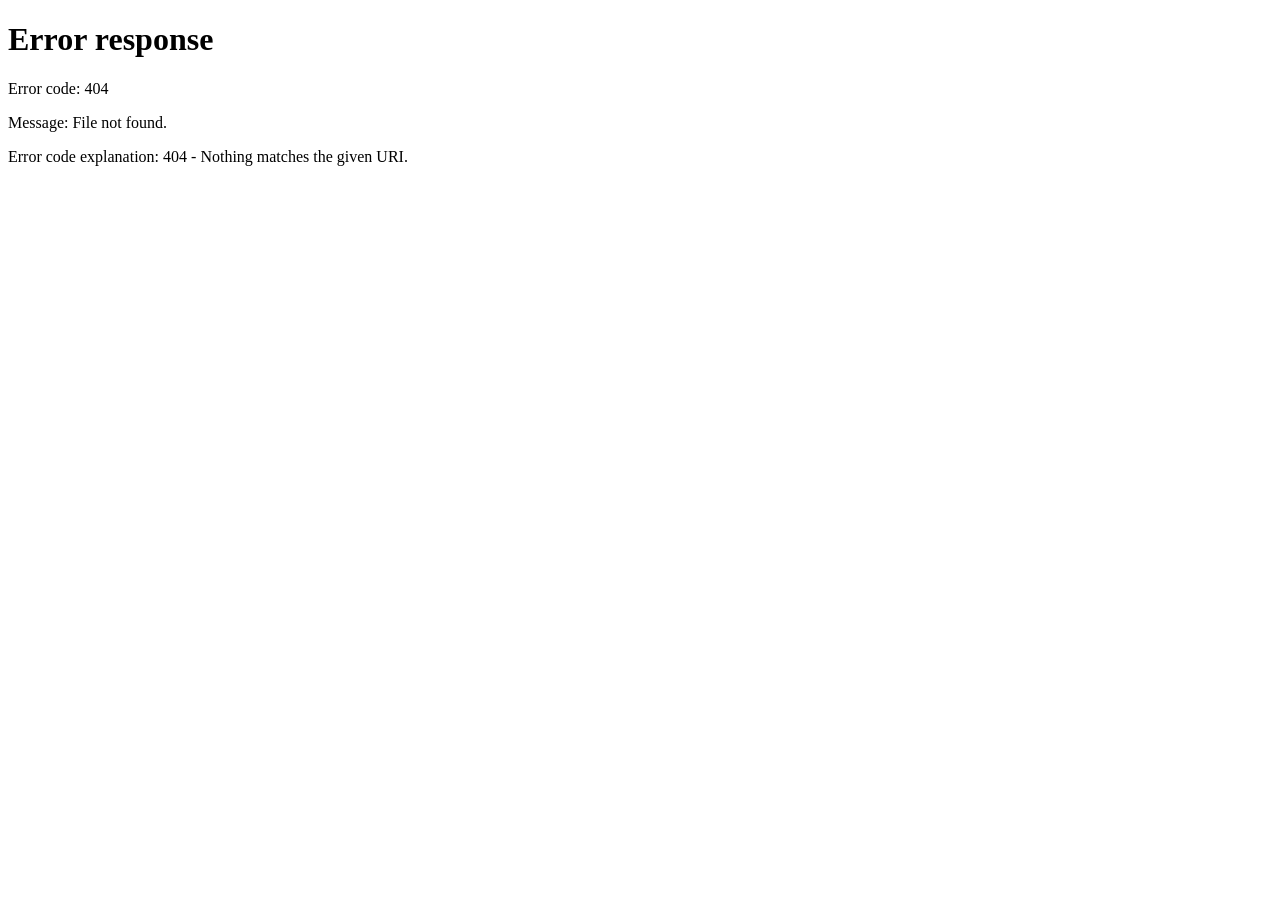
==== index.html @ 0669bf8b "Create index.html for redirecting to Google Sites" ====
<!DOCTYPE html>
<html>
<head>
  <meta charset="UTF-8">
  <meta http-equiv="refresh" content="0; url=https://sites.google.com/view/pomodorotimerprivacy">
  <script>window.location.href = "URL_PUBBLICO_DEL_TUO_GOOGLE_SITES";</script>
  <title>Timer Pomodoro</title>
</head>
<body>
  <p>Reindirizzamento al sito in corso... Se non vieni reindirizzato, <a href="https://sites.google.com/view/pomodorotimerprivacy">clicca qui</a>.</p>
</body>
</html>
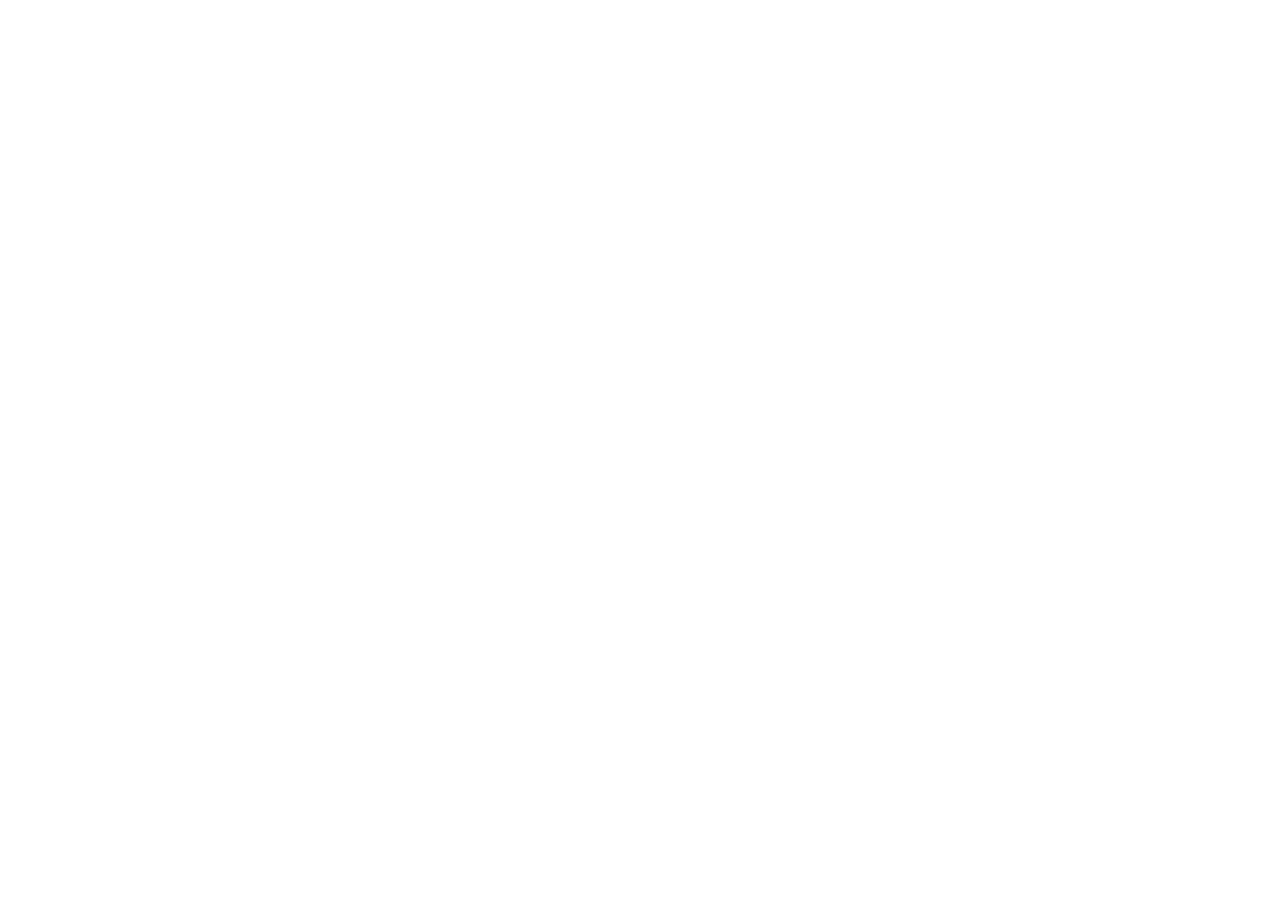
==== commit 89e9908a: "Update redirect URL in index.html" ====
--- a/index.html
+++ b/index.html
@@ -3,7 +3,7 @@
 <head>
   <meta charset="UTF-8">
   <meta http-equiv="refresh" content="0; url=https://sites.google.com/view/pomodorotimerprivacy">
-  <script>window.location.href = "URL_PUBBLICO_DEL_TUO_GOOGLE_SITES";</script>
+  <script>window.location.href = "https://sites.google.com/view/pomodorotimerprivacy";</script>
   <title>Timer Pomodoro</title>
 </head>
 <body>
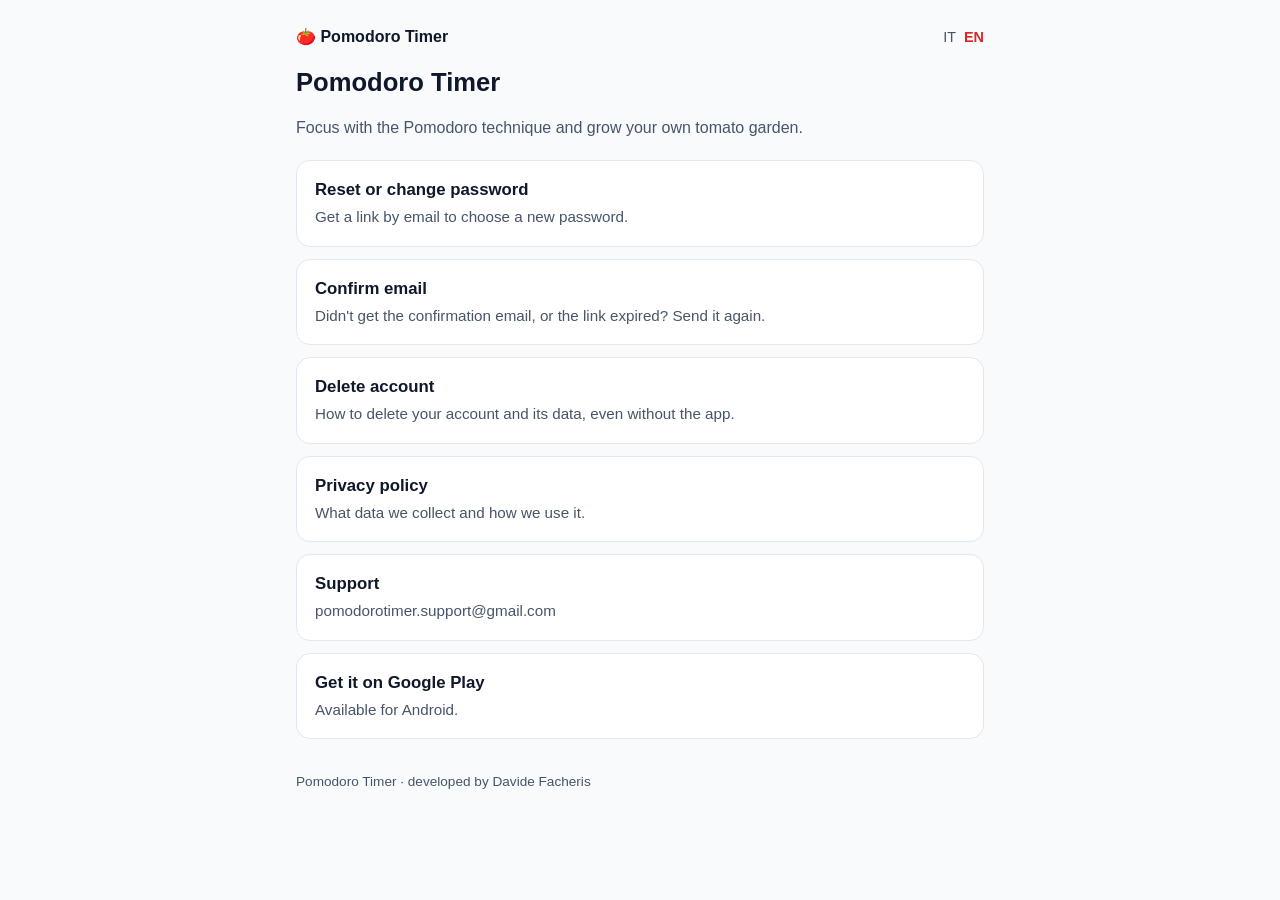
==== commit 2b121c76: "Sito: home, reimposta password, conferma email, eliminazione account" ====
--- a/index.html
+++ b/index.html
@@ -1,12 +1,89 @@
-<!DOCTYPE html>
-<html>
+<!doctype html>
+<html lang="it">
 <head>
-  <meta charset="UTF-8">
-  <meta http-equiv="refresh" content="0; url=https://sites.google.com/view/pomodorotimerprivacy">
-  <script>window.location.href = "https://sites.google.com/view/pomodorotimerprivacy";</script>
-  <title>Timer Pomodoro</title>
+  <meta charset="utf-8">
+  <meta name="viewport" content="width=device-width, initial-scale=1">
+  <title>Pomodoro Timer</title>
+  <meta name="description" content="Pomodoro Timer: concentrati e fai crescere il tuo orto. Assistenza, account e privacy.">
+  <link rel="stylesheet" href="/assets/site.css">
 </head>
 <body>
-  <p>Reindirizzamento al sito in corso... Se non vieni reindirizzato, <a href="https://sites.google.com/view/pomodorotimerprivacy">clicca qui</a>.</p>
+<main>
+  <header class="site">
+    <a class="home" href="/">🍅 Pomodoro Timer</a>
+    <nav class="lang-switch"><a href="?lang=it" data-lang="it">IT</a><a href="?lang=en" data-lang="en">EN</a></nav>
+  </header>
+
+  <h1 data-i18n="title">Pomodoro Timer</h1>
+  <p data-i18n="subtitle">Concentrati con la tecnica del pomodoro e fai crescere il tuo orto di pomodori.</p>
+
+  <div class="options">
+    <a class="option" href="/reset-password/">
+      <strong data-i18n="resetTitle">Reimposta o cambia password</strong>
+      <span data-i18n="resetText">Ricevi via email un link per scegliere una nuova password.</span>
+    </a>
+    <a class="option" href="/auth/confirm/">
+      <strong data-i18n="confirmTitle">Conferma email</strong>
+      <span data-i18n="confirmText">Non hai ricevuto l'email di conferma o il link è scaduto? Inviala di nuovo.</span>
+    </a>
+    <a class="option" href="/delete-account/">
+      <strong data-i18n="deleteTitle">Elimina account</strong>
+      <span data-i18n="deleteText">Come eliminare l'account e i dati associati, anche senza l'app.</span>
+    </a>
+    <a class="option" href="https://sites.google.com/view/pomodorotimerprivacy">
+      <strong data-i18n="privacyTitle">Privacy policy</strong>
+      <span data-i18n="privacyText">Quali dati raccogliamo e come li usiamo.</span>
+    </a>
+    <a class="option" href="mailto:pomodorotimer.support@gmail.com?subject=Pomodoro%20Timer">
+      <strong data-i18n="supportTitle">Assistenza</strong>
+      <span>pomodorotimer.support@gmail.com</span>
+    </a>
+    <a class="option" href="https://play.google.com/store/apps/details?id=com.davidefacheris.pomodoro">
+      <strong data-i18n="playTitle">Scarica su Google Play</strong>
+      <span data-i18n="playText">Disponibile per Android.</span>
+    </a>
+  </div>
+
+  <footer data-i18n="footer">Pomodoro Timer · sviluppata da Davide Facheris</footer>
+</main>
+<script src="/assets/site.js"></script>
+<script>
+  PomodoroSite.translate({
+    it: {
+      pageTitle: 'Pomodoro Timer',
+      title: 'Pomodoro Timer',
+      subtitle: 'Concentrati con la tecnica del pomodoro e fai crescere il tuo orto di pomodori.',
+      resetTitle: 'Reimposta o cambia password',
+      resetText: 'Ricevi via email un link per scegliere una nuova password.',
+      confirmTitle: 'Conferma email',
+      confirmText: "Non hai ricevuto l'email di conferma o il link è scaduto? Inviala di nuovo.",
+      deleteTitle: 'Elimina account',
+      deleteText: "Come eliminare l'account e i dati associati, anche senza l'app.",
+      privacyTitle: 'Privacy policy',
+      privacyText: 'Quali dati raccogliamo e come li usiamo.',
+      supportTitle: 'Assistenza',
+      playTitle: 'Scarica su Google Play',
+      playText: 'Disponibile per Android.',
+      footer: 'Pomodoro Timer · sviluppata da Davide Facheris',
+    },
+    en: {
+      pageTitle: 'Pomodoro Timer',
+      title: 'Pomodoro Timer',
+      subtitle: 'Focus with the Pomodoro technique and grow your own tomato garden.',
+      resetTitle: 'Reset or change password',
+      resetText: 'Get a link by email to choose a new password.',
+      confirmTitle: 'Confirm email',
+      confirmText: "Didn't get the confirmation email, or the link expired? Send it again.",
+      deleteTitle: 'Delete account',
+      deleteText: 'How to delete your account and its data, even without the app.',
+      privacyTitle: 'Privacy policy',
+      privacyText: 'What data we collect and how we use it.',
+      supportTitle: 'Support',
+      playTitle: 'Get it on Google Play',
+      playText: 'Available for Android.',
+      footer: 'Pomodoro Timer · developed by Davide Facheris',
+    },
+  });
+</script>
 </body>
 </html>
--- a/assets/site.css
+++ b/assets/site.css
@@ -0,0 +1,117 @@
+/* Pomodoro Timer website — shared styles (light/dark) */
+:root {
+  --bg: #f8fafc;
+  --card: #ffffff;
+  --text: #0f172a;
+  --muted: #475569;
+  --border: #e2e8f0;
+  --accent: #dc2626;
+  --accent-text: #ffffff;
+  --ok: #059669;
+  --ok-bg: #ecfdf5;
+  --error: #b91c1c;
+  --error-bg: #fef2f2;
+  --input-bg: #f8fafc;
+}
+
+@media (prefers-color-scheme: dark) {
+  :root {
+    --bg: #0f172a;
+    --card: #1e293b;
+    --text: #f1f5f9;
+    --muted: #cbd5e1;
+    --border: #334155;
+    --accent: #f87171;
+    --accent-text: #0f172a;
+    --ok: #34d399;
+    --ok-bg: #064e3b;
+    --error: #fca5a5;
+    --error-bg: #450a0a;
+    --input-bg: #0f172a;
+  }
+}
+
+* { box-sizing: border-box; }
+
+body {
+  margin: 0;
+  background: var(--bg);
+  color: var(--text);
+  font: 16px/1.6 -apple-system, BlinkMacSystemFont, "Segoe UI", Roboto, sans-serif;
+}
+
+main { max-width: 720px; margin: 0 auto; padding: 24px 16px 48px; }
+
+header.site {
+  display: flex;
+  align-items: center;
+  justify-content: space-between;
+  gap: 12px;
+  margin-bottom: 8px;
+}
+header.site a.home { color: var(--text); text-decoration: none; font-weight: 700; }
+.lang-switch a { color: var(--muted); text-decoration: none; margin-left: 8px; font-size: 0.9rem; }
+.lang-switch a[aria-current="true"] { color: var(--accent); font-weight: 700; }
+
+h1 { font-size: 1.6rem; line-height: 1.3; margin: 16px 0 4px; }
+h2 { font-size: 1.15rem; margin: 24px 0 8px; }
+p, li { color: var(--muted); }
+a { color: var(--accent); }
+code { font-size: 0.9em; }
+
+.card {
+  background: var(--card);
+  border: 1px solid var(--border);
+  border-radius: 14px;
+  padding: 20px;
+  margin-top: 20px;
+}
+
+.options { display: grid; gap: 12px; margin-top: 20px; }
+.option {
+  display: block;
+  background: var(--card);
+  border: 1px solid var(--border);
+  border-radius: 14px;
+  padding: 16px 18px;
+  color: var(--text);
+  text-decoration: none;
+}
+.option:hover, .option:focus-visible { border-color: var(--accent); }
+.option strong { display: block; font-size: 1.05rem; }
+.option span { color: var(--muted); font-size: 0.95rem; }
+
+.button {
+  display: inline-block;
+  border: 0;
+  margin: 8px 0;
+  padding: 11px 20px;
+  border-radius: 999px;
+  background: var(--accent);
+  color: var(--accent-text);
+  text-decoration: none;
+  font: inherit;
+  font-weight: 600;
+  cursor: pointer;
+}
+.button[disabled] { opacity: 0.6; cursor: default; }
+.button.secondary { background: transparent; color: var(--accent); border: 1px solid var(--accent); }
+
+label { display: block; font-weight: 600; margin: 12px 0 4px; }
+input[type="email"], input[type="password"] {
+  width: 100%;
+  padding: 11px 12px;
+  border-radius: 10px;
+  border: 1px solid var(--border);
+  background: var(--input-bg);
+  color: var(--text);
+  font: inherit;
+}
+
+.notice { border-radius: 10px; padding: 10px 12px; margin: 12px 0; }
+.notice.ok { background: var(--ok-bg); color: var(--ok); }
+.notice.error { background: var(--error-bg); color: var(--error); }
+
+[hidden] { display: none !important; }
+
+footer { margin-top: 32px; font-size: 0.85rem; color: var(--muted); }
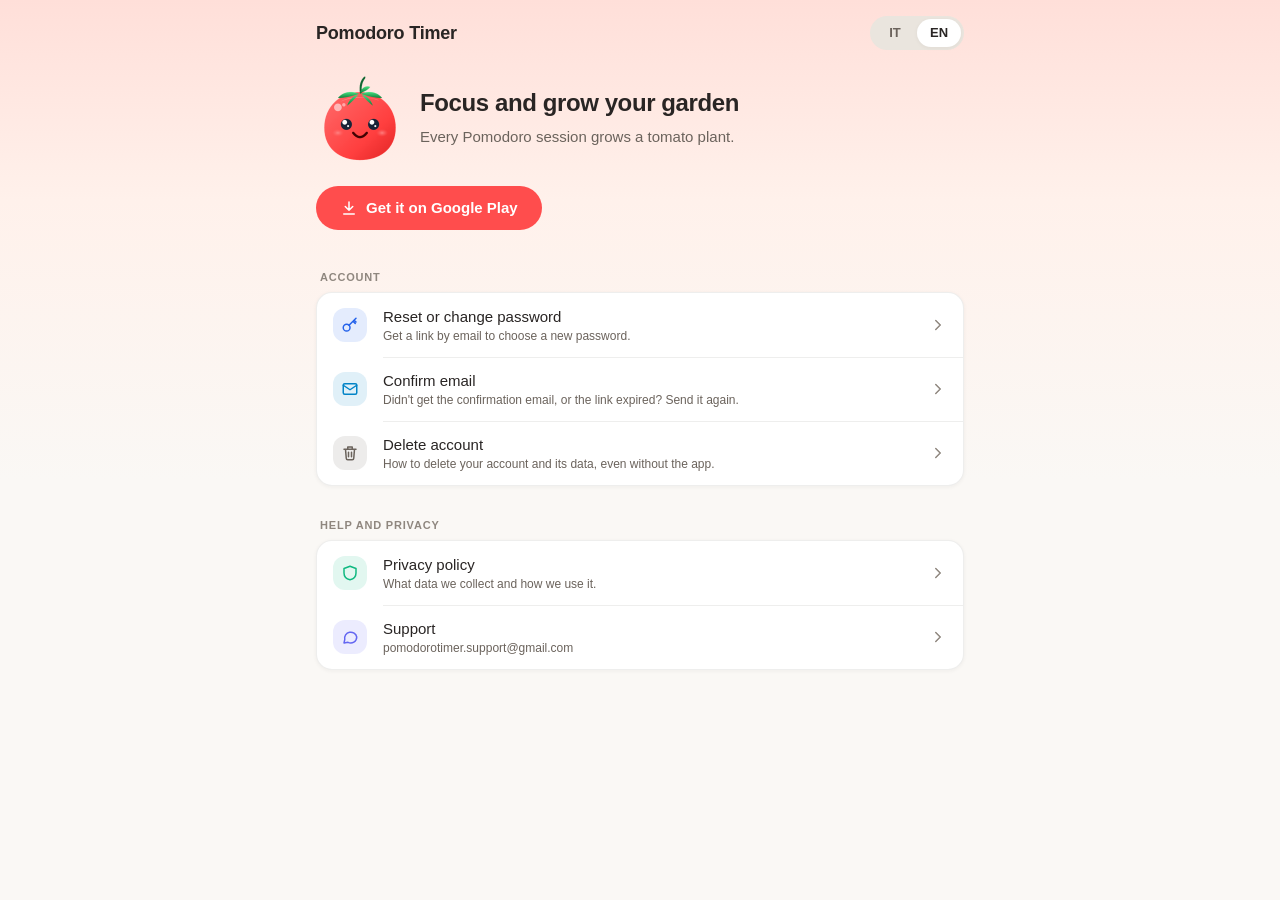
==== commit 5ffbfdbd: "Sito: stile dell'app, una sola lingua per pagina, dati superflui tolti - Colori, forme e animazioni " ====
--- a/index.html
+++ b/index.html
@@ -5,83 +5,104 @@
   <meta name="viewport" content="width=device-width, initial-scale=1">
   <title>Pomodoro Timer</title>
   <meta name="description" content="Pomodoro Timer: concentrati e fai crescere il tuo orto. Assistenza, account e privacy.">
-  <link rel="stylesheet" href="/assets/site.css">
+  <meta name="theme-color" content="#FFDFD9" media="(prefers-color-scheme: light)">
+  <meta name="theme-color" content="#3A1E1C" media="(prefers-color-scheme: dark)">
+  <link rel="icon" type="image/png" href="/assets/favicon.png">
+  <link rel="apple-touch-icon" href="/assets/apple-touch-icon.png">
+  <link rel="stylesheet" href="/assets/site.css?v=2">
 </head>
 <body>
 <main>
   <header class="site">
-    <a class="home" href="/">🍅 Pomodoro Timer</a>
+    <a class="home" href="/">Pomodoro Timer</a>
     <nav class="lang-switch"><a href="?lang=it" data-lang="it">IT</a><a href="?lang=en" data-lang="en">EN</a></nav>
   </header>
 
-  <h1 data-i18n="title">Pomodoro Timer</h1>
-  <p data-i18n="subtitle">Concentrati con la tecnica del pomodoro e fai crescere il tuo orto di pomodori.</p>
+  <section class="hero">
+    <img src="/assets/mascot.png" alt="" width="88" height="88">
+    <div>
+      <h1 data-i18n="title">Concentrati e fai crescere il tuo orto</h1>
+      <p data-i18n="subtitle">Ogni sessione con la tecnica del pomodoro fa crescere una pianta di pomodoro.</p>
+    </div>
+  </section>
+  <a class="button hero-action" href="https://play.google.com/store/apps/details?id=com.davidefacheris.pomodoro">
+    <svg viewBox="0 0 24 24" fill="none" stroke="currentColor" stroke-width="2" stroke-linecap="round" stroke-linejoin="round" aria-hidden="true"><path d="M12 4v11m-5-5 5 5 5-5M5 20h14"/></svg>
+    <span data-i18n="playTitle">Scarica su Google Play</span>
+  </a>
 
-  <div class="options">
-    <a class="option" href="/reset-password/">
-      <strong data-i18n="resetTitle">Reimposta o cambia password</strong>
-      <span data-i18n="resetText">Ricevi via email un link per scegliere una nuova password.</span>
-    </a>
-    <a class="option" href="/auth/confirm/">
-      <strong data-i18n="confirmTitle">Conferma email</strong>
-      <span data-i18n="confirmText">Non hai ricevuto l'email di conferma o il link è scaduto? Inviala di nuovo.</span>
-    </a>
-    <a class="option" href="/delete-account/">
-      <strong data-i18n="deleteTitle">Elimina account</strong>
-      <span data-i18n="deleteText">Come eliminare l'account e i dati associati, anche senza l'app.</span>
-    </a>
-    <a class="option" href="https://sites.google.com/view/pomodorotimerprivacy">
-      <strong data-i18n="privacyTitle">Privacy policy</strong>
-      <span data-i18n="privacyText">Quali dati raccogliamo e come li usiamo.</span>
-    </a>
-    <a class="option" href="mailto:pomodorotimer.support@gmail.com?subject=Pomodoro%20Timer">
-      <strong data-i18n="supportTitle">Assistenza</strong>
-      <span>pomodorotimer.support@gmail.com</span>
-    </a>
-    <a class="option" href="https://play.google.com/store/apps/details?id=com.davidefacheris.pomodoro">
-      <strong data-i18n="playTitle">Scarica su Google Play</strong>
-      <span data-i18n="playText">Disponibile per Android.</span>
-    </a>
+  <div>
+    <div class="overline" data-i18n="sectionAccount">Account</div>
+    <nav class="list">
+      <a class="row" href="/reset-password/">
+        <span class="tile device"><svg viewBox="0 0 24 24" fill="none" stroke="currentColor" stroke-width="2" stroke-linecap="round" stroke-linejoin="round" aria-hidden="true"><circle cx="7.5" cy="15.5" r="4.5"/><path d="M10.7 12.3 20 3m-4 4 3 3m-1.5-4.5L20 8"/></svg></span>
+        <span class="row-text"><strong data-i18n="resetTitle">Reimposta o cambia password</strong><span data-i18n="resetText">Ricevi via email un link per scegliere una nuova password.</span></span>
+        <svg class="chevron" viewBox="0 0 24 24" fill="none" stroke="currentColor" stroke-width="2" stroke-linecap="round" stroke-linejoin="round" aria-hidden="true"><path d="m9 6 6 6-6 6"/></svg>
+      </a>
+      <a class="row" href="/auth/confirm/">
+        <span class="tile timer"><svg viewBox="0 0 24 24" fill="none" stroke="currentColor" stroke-width="2" stroke-linecap="round" stroke-linejoin="round" aria-hidden="true"><rect x="3" y="5" width="18" height="14" rx="2"/><path d="m3 7 9 6 9-6"/></svg></span>
+        <span class="row-text"><strong data-i18n="confirmTitle">Conferma email</strong><span data-i18n="confirmText">Non hai ricevuto l'email di conferma o il link è scaduto? Inviala di nuovo.</span></span>
+        <svg class="chevron" viewBox="0 0 24 24" fill="none" stroke="currentColor" stroke-width="2" stroke-linecap="round" stroke-linejoin="round" aria-hidden="true"><path d="m9 6 6 6-6 6"/></svg>
+      </a>
+      <a class="row" href="/delete-account/">
+        <span class="tile"><svg viewBox="0 0 24 24" fill="none" stroke="currentColor" stroke-width="2" stroke-linecap="round" stroke-linejoin="round" aria-hidden="true"><path d="M4 7h16M10 11v6m4-6v6M6 7l1 12a2 2 0 0 0 2 2h6a2 2 0 0 0 2-2l1-12M9 7V4h6v3"/></svg></span>
+        <span class="row-text"><strong data-i18n="deleteTitle">Elimina account</strong><span data-i18n="deleteText">Come eliminare l'account e i dati associati, anche senza l'app.</span></span>
+        <svg class="chevron" viewBox="0 0 24 24" fill="none" stroke="currentColor" stroke-width="2" stroke-linecap="round" stroke-linejoin="round" aria-hidden="true"><path d="m9 6 6 6-6 6"/></svg>
+      </a>
+    </nav>
   </div>
 
-  <footer data-i18n="footer">Pomodoro Timer · sviluppata da Davide Facheris</footer>
+  <div>
+    <div class="overline" data-i18n="sectionHelp">Aiuto e privacy</div>
+    <nav class="list">
+      <a class="row" href="/privacy/">
+        <span class="tile nature"><svg viewBox="0 0 24 24" fill="none" stroke="currentColor" stroke-width="2" stroke-linecap="round" stroke-linejoin="round" aria-hidden="true"><path d="M12 3 4 6v6c0 5 3.5 8 8 9 4.5-1 8-4 8-9V6z"/></svg></span>
+        <span class="row-text"><strong data-i18n="privacyTitle">Privacy policy</strong><span data-i18n="privacyText">Quali dati raccogliamo e come li usiamo.</span></span>
+        <svg class="chevron" viewBox="0 0 24 24" fill="none" stroke="currentColor" stroke-width="2" stroke-linecap="round" stroke-linejoin="round" aria-hidden="true"><path d="m9 6 6 6-6 6"/></svg>
+      </a>
+      <a class="row" href="mailto:pomodorotimer.support@gmail.com?subject=Pomodoro%20Timer">
+        <span class="tile info"><svg viewBox="0 0 24 24" fill="none" stroke="currentColor" stroke-width="2" stroke-linecap="round" stroke-linejoin="round" aria-hidden="true"><path d="M21 12a8 8 0 0 1-11.6 7.1L4 20l1-4.6A8 8 0 1 1 21 12z"/></svg></span>
+        <span class="row-text"><strong data-i18n="supportTitle">Assistenza</strong><span>pomodorotimer.support@gmail.com</span></span>
+        <svg class="chevron" viewBox="0 0 24 24" fill="none" stroke="currentColor" stroke-width="2" stroke-linecap="round" stroke-linejoin="round" aria-hidden="true"><path d="m9 6 6 6-6 6"/></svg>
+      </a>
+    </nav>
+  </div>
 </main>
-<script src="/assets/site.js"></script>
+<script src="/assets/site.js?v=2"></script>
 <script>
   PomodoroSite.translate({
     it: {
       pageTitle: 'Pomodoro Timer',
-      title: 'Pomodoro Timer',
-      subtitle: 'Concentrati con la tecnica del pomodoro e fai crescere il tuo orto di pomodori.',
+      title: 'Concentrati e fai crescere il tuo orto',
+      subtitle: 'Ogni sessione con la tecnica del pomodoro fa crescere una pianta di pomodoro.',
+      playTitle: 'Scarica su Google Play',
+      sectionAccount: 'Account',
       resetTitle: 'Reimposta o cambia password',
       resetText: 'Ricevi via email un link per scegliere una nuova password.',
       confirmTitle: 'Conferma email',
       confirmText: "Non hai ricevuto l'email di conferma o il link è scaduto? Inviala di nuovo.",
       deleteTitle: 'Elimina account',
       deleteText: "Come eliminare l'account e i dati associati, anche senza l'app.",
+      sectionHelp: 'Aiuto e privacy',
       privacyTitle: 'Privacy policy',
       privacyText: 'Quali dati raccogliamo e come li usiamo.',
       supportTitle: 'Assistenza',
-      playTitle: 'Scarica su Google Play',
-      playText: 'Disponibile per Android.',
-      footer: 'Pomodoro Timer · sviluppata da Davide Facheris',
     },
     en: {
       pageTitle: 'Pomodoro Timer',
-      title: 'Pomodoro Timer',
-      subtitle: 'Focus with the Pomodoro technique and grow your own tomato garden.',
+      title: 'Focus and grow your garden',
+      subtitle: 'Every Pomodoro session grows a tomato plant.',
+      playTitle: 'Get it on Google Play',
+      sectionAccount: 'Account',
       resetTitle: 'Reset or change password',
       resetText: 'Get a link by email to choose a new password.',
       confirmTitle: 'Confirm email',
       confirmText: "Didn't get the confirmation email, or the link expired? Send it again.",
       deleteTitle: 'Delete account',
       deleteText: 'How to delete your account and its data, even without the app.',
+      sectionHelp: 'Help and privacy',
       privacyTitle: 'Privacy policy',
       privacyText: 'What data we collect and how we use it.',
       supportTitle: 'Support',
-      playTitle: 'Get it on Google Play',
-      playText: 'Available for Android.',
-      footer: 'Pomodoro Timer · developed by Davide Facheris',
     },
   });
 </script>
--- a/assets/site.css
+++ b/assets/site.css
@@ -1,117 +1,319 @@
-/* Pomodoro Timer website — shared styles (light/dark) */
+/* Pomodoro Timer website — shared styles (light/dark).
+   The values mirror the app's tokens in src/constants/theme.ts (see DESIGN.md): warm paper, ripe tomato red,
+   emerald for confirmations, the system font in four weights, radii 8/12/16/24, neutral shadows, short motion. */
 :root {
-  --bg: #f8fafc;
-  --card: #ffffff;
-  --text: #0f172a;
-  --muted: #475569;
-  --border: #e2e8f0;
-  --accent: #dc2626;
-  --accent-text: #ffffff;
-  --ok: #059669;
-  --ok-bg: #ecfdf5;
-  --error: #b91c1c;
-  --error-bg: #fef2f2;
-  --input-bg: #f8fafc;
+  color-scheme: light dark;
+
+  --bg: #faf8f5;
+  --surface: #ffffff;
+  --surface-light: #f4f1ec;
+  --surface-active: #eae5de;
+  --border: rgba(41, 37, 36, 0.08);
+  --border-strong: rgba(41, 37, 36, 0.14);
+  --page-top: #ffdfd9;
+  --page-mid: #fff1eb;
+
+  --text: #292524;
+  --text-secondary: #6b635c;
+  --text-muted: #8f877f;
+  --text-on-color: #ffffff;
+
+  --primary: #ff4d4d;
+  --primary-pressed: #e03636;
+  --primary-dim: rgba(255, 77, 77, 0.12);
+  --primary-soft: #fff1f2;
+  --primary-border: #fecdd3;
+  --link: #e03636;
+
+  --emerald: #10b981;
+  --emerald-soft: #ecfdf5;
+  --emerald-border: #a7f3d0;
+
+  /* Section colors of Settings and Shop (SectionColors) */
+  --tint-timer: #0284c7;
+  --tint-device: #2563eb;
+  --tint-info: #6366f1;
+  --tint-neutral: #6b635c;
+
+  --shadow-rgb: 41, 37, 36;
+
+  --radius-sm: 8px;
+  --radius-md: 12px;
+  --radius-lg: 16px;
+  --radius-xl: 24px;
+
+  --fast: 150ms;
+  --base: 220ms;
+  --slow: 320ms;
+  --ease: cubic-bezier(0.2, 0, 0, 1);
 }
 
 @media (prefers-color-scheme: dark) {
   :root {
-    --bg: #0f172a;
-    --card: #1e293b;
-    --text: #f1f5f9;
-    --muted: #cbd5e1;
-    --border: #334155;
-    --accent: #f87171;
-    --accent-text: #0f172a;
-    --ok: #34d399;
-    --ok-bg: #064e3b;
-    --error: #fca5a5;
-    --error-bg: #450a0a;
-    --input-bg: #0f172a;
+    --bg: #171412;
+    --surface: #221e1b;
+    --surface-light: #2b2622;
+    --surface-active: #3a342e;
+    --border: rgba(250, 245, 240, 0.08);
+    --border-strong: rgba(250, 245, 240, 0.16);
+    --page-top: #3a1e1c;
+    --page-mid: #261a19;
+
+    --text: #f5f0eb;
+    --text-secondary: #bdb4ab;
+    --text-muted: #968d85;
+
+    --primary: #ff5a5a;
+    --primary-pressed: #e04343;
+    --primary-dim: rgba(255, 90, 90, 0.16);
+    --primary-soft: #3a1f1f;
+    --primary-border: #5c2a2a;
+    --link: #ff7a7a;
+
+    --emerald-soft: #12302a;
+    --emerald-border: #1e5143;
+
+    --tint-timer: #38bdf8;
+    --tint-device: #60a5fa;
+    --tint-info: #818cf8;
+    --tint-neutral: #bdb4ab;
+
+    --shadow-rgb: 0, 0, 0;
   }
+}
+
+/* Elevation sm / md / lg, as in the app */
+:root {
+  --elev-sm: 0 1px 4px rgba(var(--shadow-rgb), 0.05);
+  --elev-md: 0 4px 12px rgba(var(--shadow-rgb), 0.07);
+  --elev-lg: 0 10px 24px rgba(var(--shadow-rgb), 0.1);
 }
 
 * { box-sizing: border-box; }
 
 body {
   margin: 0;
-  background: var(--bg);
-  color: var(--text);
-  font: 16px/1.6 -apple-system, BlinkMacSystemFont, "Segoe UI", Roboto, sans-serif;
-}
-
-main { max-width: 720px; margin: 0 auto; padding: 24px 16px 48px; }
-
+  min-height: 100vh;
+  /* Soft phase background that fades into the paper, like the app screens */
+  background: linear-gradient(180deg, var(--page-top) 0, var(--page-mid) 200px, var(--bg) 480px) no-repeat, var(--bg);
+  color: var(--text);
+  font: 400 15px/22px -apple-system, BlinkMacSystemFont, "Segoe UI", Roboto, sans-serif;
+  -webkit-font-smoothing: antialiased;
+}
+
+main { max-width: 680px; margin: 0 auto; padding: 16px 16px 64px; }
+
+/* Top bar: app name with the mascot on the left, language segmented control on the right */
 header.site {
   display: flex;
   align-items: center;
   justify-content: space-between;
-  gap: 12px;
-  margin-bottom: 8px;
-}
-header.site a.home { color: var(--text); text-decoration: none; font-weight: 700; }
-.lang-switch a { color: var(--muted); text-decoration: none; margin-left: 8px; font-size: 0.9rem; }
-.lang-switch a[aria-current="true"] { color: var(--accent); font-weight: 700; }
-
-h1 { font-size: 1.6rem; line-height: 1.3; margin: 16px 0 4px; }
-h2 { font-size: 1.15rem; margin: 24px 0 8px; }
-p, li { color: var(--muted); }
-a { color: var(--accent); }
+  gap: 16px;
+  margin-bottom: 24px;
+}
+header.site a.home {
+  display: inline-flex;
+  align-items: center;
+  gap: 8px;
+  color: var(--text);
+  text-decoration: none;
+  font-weight: 700;
+  font-size: 18px;
+  letter-spacing: -0.2px;
+}
+header.site a.home img { width: 36px; height: 36px; }
+
+.lang-switch {
+  display: inline-flex;
+  padding: 3px;
+  border-radius: 999px;
+  background: var(--surface-active);
+}
+.lang-switch a {
+  min-width: 44px;
+  padding: 5px 12px;
+  border-radius: 999px;
+  color: var(--text-secondary);
+  text-decoration: none;
+  text-align: center;
+  font-size: 13px;
+  line-height: 18px;
+  font-weight: 600;
+  transition: background-color var(--base) var(--ease), color var(--base) var(--ease), box-shadow var(--base) var(--ease);
+}
+.lang-switch a[aria-current="true"] { background: var(--surface); color: var(--text); box-shadow: var(--elev-sm); }
+
+/* Type scale: title, heading, body, label, caption, overline */
+h1 { font-size: 24px; line-height: 30px; letter-spacing: -0.4px; font-weight: 700; margin: 0 0 8px; }
+h2 { font-size: 18px; line-height: 24px; letter-spacing: -0.2px; font-weight: 700; margin: 24px 0 8px; }
+.card > h2:first-child { margin-top: 0; }
+p, li { color: var(--text-secondary); }
+p { margin: 8px 0; }
+strong { color: var(--text); font-weight: 600; }
+a { color: var(--link); text-underline-offset: 2px; }
 code { font-size: 0.9em; }
+.overline {
+  margin: 32px 4px 8px;
+  color: var(--text-muted);
+  font-size: 11px;
+  line-height: 14px;
+  font-weight: 600;
+  letter-spacing: 0.8px;
+  text-transform: uppercase;
+}
+
+/* Home hero */
+.hero { display: flex; align-items: center; gap: 16px; margin-bottom: 16px; }
+.hero img { width: 88px; height: 88px; flex: none; }
+.hero p { margin: 0; }
+.hero-action { margin-top: 8px; }
 
 .card {
-  background: var(--card);
+  background: var(--surface);
   border: 1px solid var(--border);
-  border-radius: 14px;
-  padding: 20px;
-  margin-top: 20px;
-}
-
-.options { display: grid; gap: 12px; margin-top: 20px; }
-.option {
-  display: block;
-  background: var(--card);
+  border-radius: var(--radius-lg);
+  box-shadow: var(--elev-sm);
+  padding: 24px;
+  margin-top: 16px;
+}
+
+/* Settings-style list: tinted icon tile, label, description, chevron; thin dividers aligned to the text */
+.list {
+  background: var(--surface);
   border: 1px solid var(--border);
-  border-radius: 14px;
-  padding: 16px 18px;
+  border-radius: var(--radius-lg);
+  box-shadow: var(--elev-sm);
+  overflow: hidden;
+}
+.row {
+  position: relative;
+  display: flex;
+  align-items: center;
+  gap: 16px;
+  padding: 12px 16px;
+  min-height: 64px;
   color: var(--text);
   text-decoration: none;
-}
-.option:hover, .option:focus-visible { border-color: var(--accent); }
-.option strong { display: block; font-size: 1.05rem; }
-.option span { color: var(--muted); font-size: 0.95rem; }
-
+  transition: background-color var(--fast) var(--ease);
+}
+.row + .row::before {
+  content: "";
+  position: absolute;
+  top: 0;
+  left: 66px;
+  right: 0;
+  border-top: 1px solid var(--border);
+}
+.row:hover { background: var(--surface-light); }
+.row:active { background: var(--surface-active); }
+.row-text { flex: 1; min-width: 0; }
+.row-text strong { display: block; font-weight: 500; }
+.row-text span { display: block; color: var(--text-secondary); font-size: 12px; line-height: 16px; overflow-wrap: anywhere; }
+.row .chevron { flex: none; width: 18px; height: 18px; color: var(--text-muted); }
+
+.tile {
+  --tint: var(--tint-neutral);
+  flex: none;
+  display: grid;
+  place-items: center;
+  width: 34px;
+  height: 34px;
+  border-radius: var(--radius-md);
+  color: var(--tint);
+  background: color-mix(in srgb, var(--tint) 12%, transparent);
+}
+.tile svg { width: 18px; height: 18px; }
+.tile.timer { --tint: var(--tint-timer); }
+.tile.device { --tint: var(--tint-device); }
+.tile.info { --tint: var(--tint-info); }
+.tile.nature { --tint: var(--emerald); }
+
+/* Pill buttons: primary (one per view) and secondary */
 .button {
-  display: inline-block;
+  display: inline-flex;
+  align-items: center;
+  justify-content: center;
+  gap: 8px;
+  min-height: 44px;
   border: 0;
   margin: 8px 0;
-  padding: 11px 20px;
+  padding: 0 24px;
   border-radius: 999px;
-  background: var(--accent);
-  color: var(--accent-text);
+  background: var(--primary);
+  color: var(--text-on-color);
   text-decoration: none;
   font: inherit;
   font-weight: 600;
   cursor: pointer;
-}
-.button[disabled] { opacity: 0.6; cursor: default; }
-.button.secondary { background: transparent; color: var(--accent); border: 1px solid var(--accent); }
-
-label { display: block; font-weight: 600; margin: 12px 0 4px; }
+  -webkit-tap-highlight-color: transparent;
+  transition: background-color var(--fast) var(--ease), transform var(--fast) var(--ease), opacity var(--fast) var(--ease);
+}
+.button svg { width: 18px; height: 18px; }
+.button:hover { background: var(--primary-pressed); }
+.button:active { transform: scale(0.97); opacity: 0.88; }
+.button[disabled] { opacity: 0.6; cursor: default; transform: none; }
+.button.secondary { background: var(--surface); color: var(--text); border: 1px solid var(--border-strong); }
+.button.secondary:hover { background: var(--surface-light); }
+
+:focus-visible { outline: 2px solid var(--primary); outline-offset: 2px; }
+.row:focus-visible { outline-offset: -2px; }
+
+label { display: block; font-size: 13px; line-height: 18px; font-weight: 500; color: var(--text); margin: 16px 0 4px; }
 input[type="email"], input[type="password"] {
   width: 100%;
-  padding: 11px 12px;
-  border-radius: 10px;
-  border: 1px solid var(--border);
-  background: var(--input-bg);
+  min-height: 44px;
+  padding: 10px 12px;
+  border-radius: var(--radius-md);
+  border: 1px solid var(--border-strong);
+  background: var(--surface-light);
   color: var(--text);
   font: inherit;
-}
-
-.notice { border-radius: 10px; padding: 10px 12px; margin: 12px 0; }
-.notice.ok { background: var(--ok-bg); color: var(--ok); }
-.notice.error { background: var(--error-bg); color: var(--error); }
+  transition: border-color var(--fast) var(--ease), box-shadow var(--fast) var(--ease);
+}
+input[type="email"]:focus, input[type="password"]:focus {
+  outline: none;
+  border-color: var(--primary);
+  box-shadow: 0 0 0 3px var(--primary-dim);
+}
+form .button { margin-top: 16px; }
+
+.notice {
+  border-radius: var(--radius-md);
+  border: 1px solid;
+  padding: 12px 16px;
+  margin: 12px 0;
+  color: var(--text);
+}
+.notice.ok { background: var(--emerald-soft); border-color: var(--emerald-border); }
+.notice.error { background: var(--primary-soft); border-color: var(--primary-border); }
 
 [hidden] { display: none !important; }
 
-footer { margin-top: 32px; font-size: 0.85rem; color: var(--muted); }
+/* Tables (privacy policy): scroll sideways on narrow screens instead of widening the page */
+.table-wrap { overflow-x: auto; margin: 12px 0; border: 1px solid var(--border); border-radius: var(--radius-md); }
+table { border-collapse: collapse; width: 100%; min-width: 560px; font-size: 13px; line-height: 18px; }
+th, td { padding: 8px 12px; text-align: left; vertical-align: top; }
+th { color: var(--text); font-weight: 600; background: var(--surface-light); }
+td { color: var(--text-secondary); border-top: 1px solid var(--border); }
+
+/* Motion: content fades in with a small upward offset, no bounce (also when a state section appears) */
+@keyframes rise {
+  from { opacity: 0; transform: translateY(8px); }
+  to { opacity: 1; transform: none; }
+}
+main > * { animation: rise var(--slow) var(--ease) both; }
+main > :nth-child(2) { animation-delay: 40ms; }
+main > :nth-child(3) { animation-delay: 80ms; }
+main > :nth-child(4) { animation-delay: 120ms; }
+main > :nth-child(5) { animation-delay: 160ms; }
+main > :nth-child(n + 6) { animation-delay: 200ms; }
+
+@media (prefers-reduced-motion: reduce), print {
+  *, *::before, *::after { animation: none !important; transition: none !important; }
+  .button:active { transform: none; }
+}
+
+@media (max-width: 420px) {
+  .hero img { width: 64px; height: 64px; }
+  .card { padding: 16px; }
+}
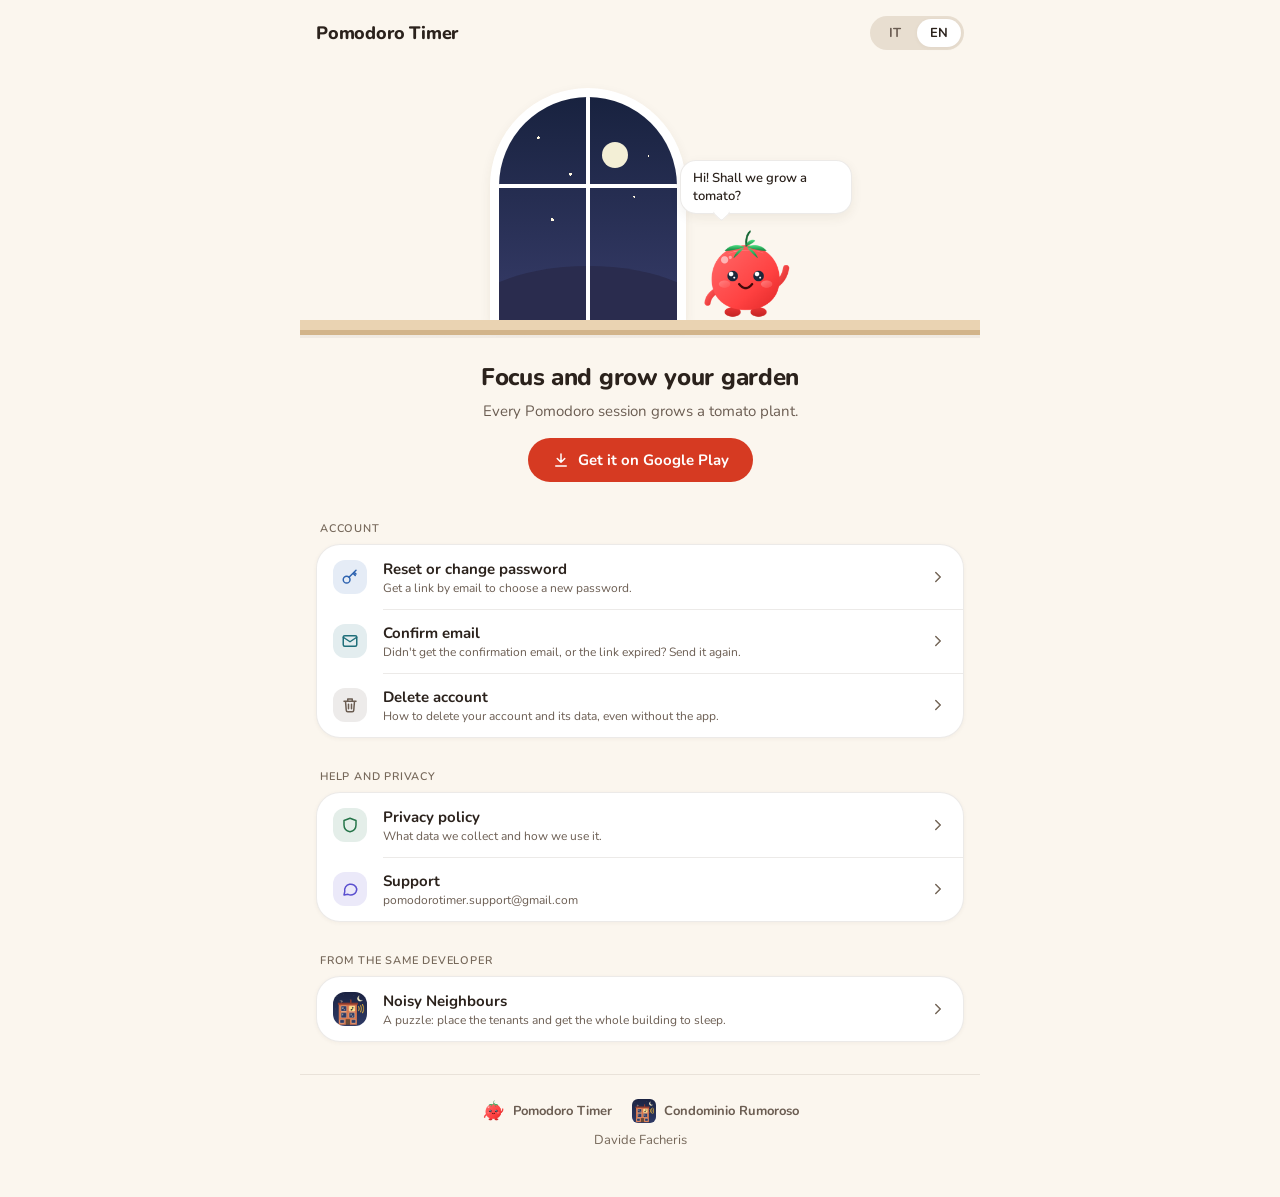
==== commit 91c70543: "Sito 3.0 "Davanzale" e sezione di Condominio Rumoroso Grafica della 3.0 di Pomodoro Timer (Nunito se" ====
--- a/index.html
+++ b/index.html
@@ -5,30 +5,38 @@
   <meta name="viewport" content="width=device-width, initial-scale=1">
   <title>Pomodoro Timer</title>
   <meta name="description" content="Pomodoro Timer: concentrati e fai crescere il tuo orto. Assistenza, account e privacy.">
-  <meta name="theme-color" content="#FFDFD9" media="(prefers-color-scheme: light)">
-  <meta name="theme-color" content="#3A1E1C" media="(prefers-color-scheme: dark)">
+  <meta name="theme-color" content="#FBF6EE" media="(prefers-color-scheme: light)">
+  <meta name="theme-color" content="#17120F" media="(prefers-color-scheme: dark)">
   <link rel="icon" type="image/png" href="/assets/favicon.png">
   <link rel="apple-touch-icon" href="/assets/apple-touch-icon.png">
-  <link rel="stylesheet" href="/assets/site.css?v=2">
+  <link rel="preload" href="/assets/fonts/Nunito_800ExtraBold.ttf" as="font" type="font/ttf" crossorigin>
+  <link rel="stylesheet" href="/assets/site.css?v=4">
 </head>
-<body>
+<body class="home-page">
 <main>
   <header class="site">
     <a class="home" href="/">Pomodoro Timer</a>
     <nav class="lang-switch"><a href="?lang=it" data-lang="it">IT</a><a href="?lang=en" data-lang="en">EN</a></nav>
   </header>
 
-  <section class="hero">
-    <img src="/assets/mascot.png" alt="" width="88" height="88">
-    <div>
-      <h1 data-i18n="title">Concentrati e fai crescere il tuo orto</h1>
-      <p data-i18n="subtitle">Ogni sessione con la tecnica del pomodoro fa crescere una pianta di pomodoro.</p>
+  <!-- The windowsill of the app: the arched window follows the time of day, Pomodorino stands on the shelf -->
+  <section class="sill" data-daylight aria-hidden="true">
+    <div class="window">
+      <div class="sky"><span class="stars"></span><span class="sun"></span><span class="hill"></span><span class="bar v"></span><span class="bar h"></span></div>
     </div>
+    <div class="bubble" data-i18n="greeting">Ciao! Facciamo crescere un pomodoro?</div>
+    <img class="mascot" src="/assets/mascot.png" alt="" width="104" height="104">
+    <div class="shelf"></div>
   </section>
-  <a class="button hero-action" href="https://play.google.com/store/apps/details?id=com.davidefacheris.pomodoro">
-    <svg viewBox="0 0 24 24" fill="none" stroke="currentColor" stroke-width="2" stroke-linecap="round" stroke-linejoin="round" aria-hidden="true"><path d="M12 4v11m-5-5 5 5 5-5M5 20h14"/></svg>
-    <span data-i18n="playTitle">Scarica su Google Play</span>
-  </a>
+
+  <section class="intro">
+    <h1 data-i18n="title">Concentrati e fai crescere il tuo orto</h1>
+    <p data-i18n="subtitle">Ogni sessione con la tecnica del pomodoro fa crescere una pianta di pomodoro.</p>
+    <a class="button" href="https://play.google.com/store/apps/details?id=com.davidefacheris.pomodoro">
+      <svg viewBox="0 0 24 24" fill="none" stroke="currentColor" stroke-width="2" stroke-linecap="round" stroke-linejoin="round" aria-hidden="true"><path d="M12 4v11m-5-5 5 5 5-5M5 20h14"/></svg>
+      <span data-i18n="playTitle">Scarica su Google Play</span>
+    </a>
+  </section>
 
   <div>
     <div class="overline" data-i18n="sectionAccount">Account</div>
@@ -66,12 +74,29 @@
       </a>
     </nav>
   </div>
+
+  <div>
+    <div class="overline" data-i18n="sectionApps">Dallo stesso sviluppatore</div>
+    <nav class="list">
+      <a class="row" href="/condominio/">
+        <img class="app-icon" src="/condominio/assets/icon.png" alt="" width="34" height="34">
+        <span class="row-text"><strong data-i18n="condoTitle">Condominio Rumoroso</strong><span data-i18n="condoText">Un rompicapo: sistema gli inquilini e fai dormire tutto il palazzo.</span></span>
+        <svg class="chevron" viewBox="0 0 24 24" fill="none" stroke="currentColor" stroke-width="2" stroke-linecap="round" stroke-linejoin="round" aria-hidden="true"><path d="m9 6 6 6-6 6"/></svg>
+      </a>
+    </nav>
+  </div>
 </main>
-<script src="/assets/site.js?v=2"></script>
+<footer class="apps">
+  <a href="/"><img src="/assets/mascot.png" alt="" width="24" height="24">Pomodoro Timer</a>
+  <a href="/condominio/"><img src="/condominio/assets/icon.png" alt="" width="24" height="24">Condominio Rumoroso</a>
+  <span class="by">Davide Facheris</span>
+</footer>
+<script src="/assets/site.js?v=3"></script>
 <script>
   PomodoroSite.translate({
     it: {
       pageTitle: 'Pomodoro Timer',
+      greeting: 'Ciao! Facciamo crescere un pomodoro?',
       title: 'Concentrati e fai crescere il tuo orto',
       subtitle: 'Ogni sessione con la tecnica del pomodoro fa crescere una pianta di pomodoro.',
       playTitle: 'Scarica su Google Play',
@@ -86,9 +111,13 @@
       privacyTitle: 'Privacy policy',
       privacyText: 'Quali dati raccogliamo e come li usiamo.',
       supportTitle: 'Assistenza',
+      sectionApps: 'Dallo stesso sviluppatore',
+      condoTitle: 'Condominio Rumoroso',
+      condoText: 'Un rompicapo: sistema gli inquilini e fai dormire tutto il palazzo.',
     },
     en: {
       pageTitle: 'Pomodoro Timer',
+      greeting: 'Hi! Shall we grow a tomato?',
       title: 'Focus and grow your garden',
       subtitle: 'Every Pomodoro session grows a tomato plant.',
       playTitle: 'Get it on Google Play',
@@ -103,6 +132,9 @@
       privacyTitle: 'Privacy policy',
       privacyText: 'What data we collect and how we use it.',
       supportTitle: 'Support',
+      sectionApps: 'From the same developer',
+      condoTitle: 'Noisy Neighbours',
+      condoText: 'A puzzle: place the tenants and get the whole building to sleep.',
     },
   });
 </script>
--- a/assets/site.css
+++ b/assets/site.css
@@ -1,41 +1,70 @@
-/* Pomodoro Timer website — shared styles (light/dark).
+/* Pomodoro Timer website — shared styles (light/dark), version 3.0 "Davanzale".
    The values mirror the app's tokens in src/constants/theme.ts (see DESIGN.md): warm paper, ripe tomato red,
-   emerald for confirmations, the system font in four weights, radii 8/12/16/24, neutral shadows, short motion. */
+   leaf green, Nunito in four weights, radii 8/12/16/24, warm shadows, short motion. As in the app, the
+   home stands on a windowsill: an arched window whose sky follows the time of day, a wooden shelf and
+   Pomodorino with a speech bubble. Nunito is served from this site (SIL Open Font License): no font
+   request goes to third parties. */
+@font-face { font-family: Nunito; font-weight: 400; font-display: swap; src: url(/assets/fonts/Nunito_400Regular.ttf) format("truetype"); }
+@font-face { font-family: Nunito; font-weight: 600; font-display: swap; src: url(/assets/fonts/Nunito_600SemiBold.ttf) format("truetype"); }
+@font-face { font-family: Nunito; font-weight: 700; font-display: swap; src: url(/assets/fonts/Nunito_700Bold.ttf) format("truetype"); }
+@font-face { font-family: Nunito; font-weight: 800; font-display: swap; src: url(/assets/fonts/Nunito_800ExtraBold.ttf) format("truetype"); }
+
 :root {
   color-scheme: light dark;
 
-  --bg: #faf8f5;
+  --bg: #fbf6ee;
   --surface: #ffffff;
-  --surface-light: #f4f1ec;
-  --surface-active: #eae5de;
-  --border: rgba(41, 37, 36, 0.08);
-  --border-strong: rgba(41, 37, 36, 0.14);
-  --page-top: #ffdfd9;
-  --page-mid: #fff1eb;
-
-  --text: #292524;
-  --text-secondary: #6b635c;
-  --text-muted: #8f877f;
+  --surface-light: #f3ece1;
+  --surface-active: #e8ded0;
+  --border: rgba(74, 52, 32, 0.10);
+  --border-strong: rgba(74, 52, 32, 0.18);
+
+  /* The wooden shelf and the window (WindowScenes, Colors.windowFrame) */
+  --shelf-top: #ead3b2;
+  --shelf-front: #d2b48a;
+  --shelf-shade: rgba(74, 52, 32, 0.06);
+  --window-frame: #ffffff;
+
+  /* The window's sky: the focus scene by day, then SkyMoments at dawn, dusk and night */
+  --sky-day: #ffd9c4, #fff4e4;
+  --hill-day: #f8cdb6;
+  --sun-day: #ffe7a8;
+  --sky-dawn: #f4b7a6, #ffe6c9;
+  --hill-dawn: #e9b29d;
+  --sun-dawn: #ffc978;
+  --sky-dusk: #e8877a, #ffc79c;
+  --hill-dusk: #c77f73;
+  --sun-dusk: #ff9f5a;
+  --sky-night: #18223f, #373c69;
+  --hill-night: #2a2c4e;
+  --moon: #f3efd6;
+  --star: #fff8e1;
+
+  --text: #2b221c;
+  --text-secondary: #6b5d52;
+  --text-muted: #756759;
   --text-on-color: #ffffff;
 
-  --primary: #ff4d4d;
-  --primary-pressed: #e03636;
-  --primary-dim: rgba(255, 77, 77, 0.12);
-  --primary-soft: #fff1f2;
-  --primary-border: #fecdd3;
-  --link: #e03636;
-
-  --emerald: #10b981;
-  --emerald-soft: #ecfdf5;
-  --emerald-border: #a7f3d0;
+  --primary: #d63a22;
+  --primary-pressed: #b8321c;
+  --primary-text: #b8321c;
+  --primary-dim: rgba(214, 58, 34, 0.12);
+  --primary-soft: #fdece7;
+  --primary-border: #f6c9bd;
+  --link: #b8321c;
+
+  --emerald: #26754a;
+  --emerald-soft: #e7f4ea;
+  --emerald-border: #bfddc8;
 
   /* Section colors of Settings and Shop (SectionColors) */
-  --tint-timer: #0284c7;
-  --tint-device: #2563eb;
-  --tint-info: #6366f1;
-  --tint-neutral: #6b635c;
-
-  --shadow-rgb: 41, 37, 36;
+  --tint-timer: #1f6f7a;
+  --tint-device: #2f64b0;
+  --tint-info: #5a4fcf;
+  --tint-sound: #6e45c9;
+  --tint-neutral: #6b5d52;
+
+  --shadow-rgb: 74, 52, 32;
 
   --radius-sm: 8px;
   --radius-md: 12px;
@@ -50,33 +79,50 @@
 
 @media (prefers-color-scheme: dark) {
   :root {
-    --bg: #171412;
-    --surface: #221e1b;
-    --surface-light: #2b2622;
-    --surface-active: #3a342e;
-    --border: rgba(250, 245, 240, 0.08);
-    --border-strong: rgba(250, 245, 240, 0.16);
-    --page-top: #3a1e1c;
-    --page-mid: #261a19;
-
-    --text: #f5f0eb;
-    --text-secondary: #bdb4ab;
-    --text-muted: #968d85;
-
-    --primary: #ff5a5a;
-    --primary-pressed: #e04343;
-    --primary-dim: rgba(255, 90, 90, 0.16);
-    --primary-soft: #3a1f1f;
-    --primary-border: #5c2a2a;
-    --link: #ff7a7a;
-
-    --emerald-soft: #12302a;
-    --emerald-border: #1e5143;
-
-    --tint-timer: #38bdf8;
-    --tint-device: #60a5fa;
-    --tint-info: #818cf8;
-    --tint-neutral: #bdb4ab;
+    --bg: #17120f;
+    --surface: #221b17;
+    --surface-light: #2b231e;
+    --surface-active: #3a3029;
+    --border: rgba(255, 240, 225, 0.10);
+    --border-strong: rgba(255, 240, 225, 0.18);
+
+    --shelf-top: #5a4636;
+    --shelf-front: #46362a;
+    --shelf-shade: rgba(0, 0, 0, 0.25);
+    --window-frame: #4a3b30;
+
+    --sky-day: #4a251c, #2a1b16;
+    --hill-day: #5c2e22;
+    --sun-day: #c98f2c;
+    --sky-dawn: #5a3330, #3a2723;
+    --hill-dawn: #6b3e35;
+    --sun-dawn: #e0a456;
+    --sky-dusk: #5e2e2c, #3e2420;
+    --hill-dusk: #5a2e29;
+    --sun-dusk: #e07f45;
+    --sky-night: #0f1630, #22264a;
+    --hill-night: #1d1f3a;
+    --moon: #e6e1c4;
+
+    --text: #f6efe8;
+    --text-secondary: #c9bcb0;
+    --text-muted: #a39589;
+
+    --primary-text: #ff8b73;
+    --primary-dim: rgba(255, 106, 80, 0.16);
+    --primary-soft: #3a1c16;
+    --primary-border: #5e2a20;
+    --link: #ff8b73;
+
+    --emerald: #5cbd83;
+    --emerald-soft: #173326;
+    --emerald-border: #24503a;
+
+    --tint-timer: #5ec4d0;
+    --tint-device: #7faeef;
+    --tint-info: #a9a3f6;
+    --tint-sound: #b79cf2;
+    --tint-neutral: #c9bcb0;
 
     --shadow-rgb: 0, 0, 0;
   }
@@ -94,30 +140,43 @@
 body {
   margin: 0;
   min-height: 100vh;
-  /* Soft phase background that fades into the paper, like the app screens */
-  background: linear-gradient(180deg, var(--page-top) 0, var(--page-mid) 200px, var(--bg) 480px) no-repeat, var(--bg);
+  background: var(--bg);
   color: var(--text);
-  font: 400 15px/22px -apple-system, BlinkMacSystemFont, "Segoe UI", Roboto, sans-serif;
+  font: 400 15px/22px Nunito, -apple-system, BlinkMacSystemFont, "Segoe UI", Roboto, sans-serif;
   -webkit-font-smoothing: antialiased;
 }
 
-main { max-width: 680px; margin: 0 auto; padding: 16px 16px 64px; }
-
-/* Top bar: app name with the mascot on the left, language segmented control on the right */
+main { max-width: 680px; margin: 0 auto; padding: 16px 16px 32px; }
+
+/* Top bar: app name with Pomodorino on the left, language switch on the right */
 header.site {
+  position: relative;
   display: flex;
   align-items: center;
   justify-content: space-between;
   gap: 16px;
-  margin-bottom: 24px;
-}
+  padding-bottom: 12px;
+  margin-bottom: 36px;
+}
+/* On the inner pages the header stands on the shelf; the home has the whole windowsill instead */
+header.site::after {
+  content: "";
+  position: absolute;
+  left: -16px;
+  right: -16px;
+  bottom: -14px;
+  height: 14px;
+  background: linear-gradient(180deg, var(--shelf-top) 0 8px, var(--shelf-front) 8px 12px, var(--shelf-shade) 12px 14px);
+}
+.home-page header.site { margin-bottom: 8px; }
+.home-page header.site::after { display: none; }
 header.site a.home {
   display: inline-flex;
   align-items: center;
   gap: 8px;
   color: var(--text);
   text-decoration: none;
-  font-weight: 700;
+  font-weight: 800;
   font-size: 18px;
   letter-spacing: -0.2px;
 }
@@ -138,18 +197,18 @@
   text-align: center;
   font-size: 13px;
   line-height: 18px;
-  font-weight: 600;
+  font-weight: 700;
   transition: background-color var(--base) var(--ease), color var(--base) var(--ease), box-shadow var(--base) var(--ease);
 }
 .lang-switch a[aria-current="true"] { background: var(--surface); color: var(--text); box-shadow: var(--elev-sm); }
 
 /* Type scale: title, heading, body, label, caption, overline */
-h1 { font-size: 24px; line-height: 30px; letter-spacing: -0.4px; font-weight: 700; margin: 0 0 8px; }
+h1 { font-size: 24px; line-height: 30px; letter-spacing: -0.3px; font-weight: 800; margin: 0 0 8px; }
 h2 { font-size: 18px; line-height: 24px; letter-spacing: -0.2px; font-weight: 700; margin: 24px 0 8px; }
 .card > h2:first-child { margin-top: 0; }
 p, li { color: var(--text-secondary); }
 p { margin: 8px 0; }
-strong { color: var(--text); font-weight: 600; }
+strong { color: var(--text); font-weight: 700; }
 a { color: var(--link); text-underline-offset: 2px; }
 code { font-size: 0.9em; }
 .overline {
@@ -162,26 +221,148 @@
   text-transform: uppercase;
 }
 
-/* Home hero */
-.hero { display: flex; align-items: center; gap: 16px; margin-bottom: 16px; }
-.hero img { width: 88px; height: 88px; flex: none; }
-.hero p { margin: 0; }
-.hero-action { margin-top: 8px; }
-
+/* ---- The windowsill (home) ---------------------------------------------------------------- */
+.sill {
+  --moment-sky: var(--sky-day);
+  --moment-hill: var(--hill-day);
+  --moment-sun: var(--sun-day);
+  position: relative;
+  height: 268px;
+  margin: 0 -16px 24px;
+  overflow: hidden;
+}
+.sill[data-moment="dawn"] { --moment-sky: var(--sky-dawn); --moment-hill: var(--hill-dawn); --moment-sun: var(--sun-dawn); }
+.sill[data-moment="dusk"] { --moment-sky: var(--sky-dusk); --moment-hill: var(--hill-dusk); --moment-sun: var(--sun-dusk); }
+.sill[data-moment="night"] { --moment-sky: var(--sky-night); --moment-hill: var(--hill-night); --moment-sun: var(--moon); }
+
+/* The arched window: a white frame, the sky, a far hill, the sun (or the moon) and the bars */
+.window {
+  position: absolute;
+  left: 50%;
+  bottom: 14px;
+  width: 196px;
+  height: 236px;
+  margin-left: -150px;
+  padding: 9px 9px 0;
+  border-radius: 98px 98px 0 0;
+  background: var(--window-frame);
+  box-shadow: var(--elev-md);
+}
+.sky {
+  position: relative;
+  width: 100%;
+  height: 100%;
+  border-radius: 89px 89px 0 0;
+  overflow: hidden;
+  background: linear-gradient(180deg, var(--moment-sky));
+  transition: background var(--slow) var(--ease);
+}
+.sky .sun {
+  position: absolute;
+  left: 30%;
+  top: 34%;
+  width: 34px;
+  height: 34px;
+  border-radius: 50%;
+  background: var(--moment-sun);
+  box-shadow: 0 0 0 8px color-mix(in srgb, var(--moment-sun) 30%, transparent);
+}
+.sill[data-moment="dawn"] .sun { top: 56%; left: 18%; }
+.sill[data-moment="dusk"] .sun { top: 56%; left: 64%; }
+.sill[data-moment="night"] .sun { top: 20%; left: 58%; width: 26px; height: 26px; box-shadow: none; }
+.sky .stars {
+  position: absolute;
+  inset: 0;
+  opacity: 0;
+  background:
+    radial-gradient(1.5px 1.5px at 22% 18%, var(--star) 98%, transparent),
+    radial-gradient(1.5px 1.5px at 40% 34%, var(--star) 98%, transparent),
+    radial-gradient(1px 1px at 76% 44%, var(--star) 98%, transparent),
+    radial-gradient(1.5px 1.5px at 30% 54%, var(--star) 98%, transparent),
+    radial-gradient(1px 1px at 84% 26%, var(--star) 98%, transparent);
+  transition: opacity var(--slow) var(--ease);
+}
+.sill[data-moment="night"] .stars { opacity: 1; }
+.sky .hill {
+  position: absolute;
+  left: -20%;
+  right: -20%;
+  bottom: -52px;
+  height: 110px;
+  border-radius: 50%;
+  background: var(--moment-hill);
+}
+.sky .bar { position: absolute; background: var(--window-frame); }
+.sky .bar.v { left: calc(50% - 2px); top: 0; bottom: 0; width: 4px; }
+.sky .bar.h { left: 0; right: 0; top: 87px; height: 4px; }
+
+/* Pomodorino on the sill, next to the window, with what she says */
+.sill .mascot {
+  position: absolute;
+  left: 50%;
+  bottom: 10px;
+  width: 104px;
+  height: 104px;
+  margin-left: 52px;
+}
+.bubble {
+  position: absolute;
+  left: 50%;
+  bottom: 124px;
+  margin-left: 40px;
+  max-width: 172px;
+  padding: 8px 12px;
+  border-radius: var(--radius-lg);
+  background: var(--surface);
+  border: 1px solid var(--border);
+  box-shadow: var(--elev-md);
+  color: var(--text);
+  font-size: 13px;
+  line-height: 18px;
+  font-weight: 600;
+}
+/* The bubble's tail points down toward her */
+.bubble::after {
+  content: "";
+  position: absolute;
+  left: 34px;
+  bottom: -6px;
+  width: 12px;
+  height: 12px;
+  border-radius: 3px;
+  background: var(--surface);
+  border-right: 1px solid var(--border);
+  border-bottom: 1px solid var(--border);
+  transform: rotate(45deg);
+}
+.shelf {
+  position: absolute;
+  left: 0;
+  right: 0;
+  bottom: 0;
+  height: 18px;
+  background: linear-gradient(180deg, var(--shelf-top) 0 10px, var(--shelf-front) 10px 15px, var(--shelf-shade) 15px 18px);
+}
+
+.intro { text-align: center; }
+.intro p { max-width: 460px; margin: 8px auto 0; }
+.intro .button { margin-top: 16px; }
+
+/* ---- Cards, drawers and lists ------------------------------------------------------------- */
 .card {
   background: var(--surface);
   border: 1px solid var(--border);
-  border-radius: var(--radius-lg);
+  border-radius: var(--radius-xl);
   box-shadow: var(--elev-sm);
   padding: 24px;
   margin-top: 16px;
 }
 
-/* Settings-style list: tinted icon tile, label, description, chevron; thin dividers aligned to the text */
+/* A drawer of the Settings screen: white card, rows with a tinted icon tile, label, description, chevron */
 .list {
   background: var(--surface);
   border: 1px solid var(--border);
-  border-radius: var(--radius-lg);
+  border-radius: var(--radius-xl);
   box-shadow: var(--elev-sm);
   overflow: hidden;
 }
@@ -207,9 +388,10 @@
 .row:hover { background: var(--surface-light); }
 .row:active { background: var(--surface-active); }
 .row-text { flex: 1; min-width: 0; }
-.row-text strong { display: block; font-weight: 500; }
+.row-text strong { display: block; font-weight: 700; }
 .row-text span { display: block; color: var(--text-secondary); font-size: 12px; line-height: 16px; overflow-wrap: anywhere; }
 .row .chevron { flex: none; width: 18px; height: 18px; color: var(--text-muted); }
+.row img.app-icon { flex: none; width: 34px; height: 34px; border-radius: var(--radius-md); }
 
 .tile {
   --tint: var(--tint-neutral);
@@ -243,7 +425,7 @@
   color: var(--text-on-color);
   text-decoration: none;
   font: inherit;
-  font-weight: 600;
+  font-weight: 700;
   cursor: pointer;
   -webkit-tap-highlight-color: transparent;
   transition: background-color var(--fast) var(--ease), transform var(--fast) var(--ease), opacity var(--fast) var(--ease);
@@ -258,7 +440,7 @@
 :focus-visible { outline: 2px solid var(--primary); outline-offset: 2px; }
 .row:focus-visible { outline-offset: -2px; }
 
-label { display: block; font-size: 13px; line-height: 18px; font-weight: 500; color: var(--text); margin: 16px 0 4px; }
+label { display: block; font-size: 13px; line-height: 18px; font-weight: 600; color: var(--text); margin: 16px 0 4px; }
 input[type="email"], input[type="password"] {
   width: 100%;
   min-height: 44px;
@@ -293,8 +475,35 @@
 .table-wrap { overflow-x: auto; margin: 12px 0; border: 1px solid var(--border); border-radius: var(--radius-md); }
 table { border-collapse: collapse; width: 100%; min-width: 560px; font-size: 13px; line-height: 18px; }
 th, td { padding: 8px 12px; text-align: left; vertical-align: top; }
-th { color: var(--text); font-weight: 600; background: var(--surface-light); }
+th { color: var(--text); font-weight: 700; background: var(--surface-light); }
 td { color: var(--text-secondary); border-top: 1px solid var(--border); }
+
+/* The apps on this site, at the bottom of every page (Pomodoro Timer and Condominio Rumoroso) */
+footer.apps {
+  max-width: 680px;
+  margin: 0 auto;
+  padding: 24px 16px 48px;
+  border-top: 1px solid var(--border);
+  display: flex;
+  flex-wrap: wrap;
+  align-items: center;
+  justify-content: center;
+  gap: 8px 20px;
+  color: var(--text-muted);
+  font-size: 13px;
+  line-height: 18px;
+}
+footer.apps a {
+  display: inline-flex;
+  align-items: center;
+  gap: 8px;
+  color: var(--text-secondary);
+  font-weight: 700;
+  text-decoration: none;
+}
+footer.apps a:hover { color: var(--text); }
+footer.apps img { width: 24px; height: 24px; border-radius: 6px; }
+footer.apps .by { flex-basis: 100%; text-align: center; }
 
 /* Motion: content fades in with a small upward offset, no bounce (also when a state section appears) */
 @keyframes rise {
@@ -307,6 +516,12 @@
 main > :nth-child(4) { animation-delay: 120ms; }
 main > :nth-child(5) { animation-delay: 160ms; }
 main > :nth-child(n + 6) { animation-delay: 200ms; }
+/* Pomodorino breathes on the sill, feet on the ground (the body swells a little, it does not bob) */
+@keyframes breathe {
+  from { transform: scale(1, 1); }
+  to { transform: scale(1.02, 1.045); }
+}
+.sill .mascot { transform-origin: 50% 92%; animation: breathe 1.8s ease-in-out infinite alternate; }
 
 @media (prefers-reduced-motion: reduce), print {
   *, *::before, *::after { animation: none !important; transition: none !important; }
@@ -314,6 +529,10 @@
 }
 
 @media (max-width: 420px) {
-  .hero img { width: 64px; height: 64px; }
   .card { padding: 16px; }
-}
+  .window { margin-left: -132px; width: 176px; height: 216px; border-radius: 88px 88px 0 0; }
+  .sky { border-radius: 79px 79px 0 0; }
+  .sky .bar.h { top: 77px; }
+  .sill .mascot { margin-left: 46px; width: 92px; height: 92px; }
+  .bubble { margin-left: 30px; max-width: 150px; bottom: 110px; }
+}
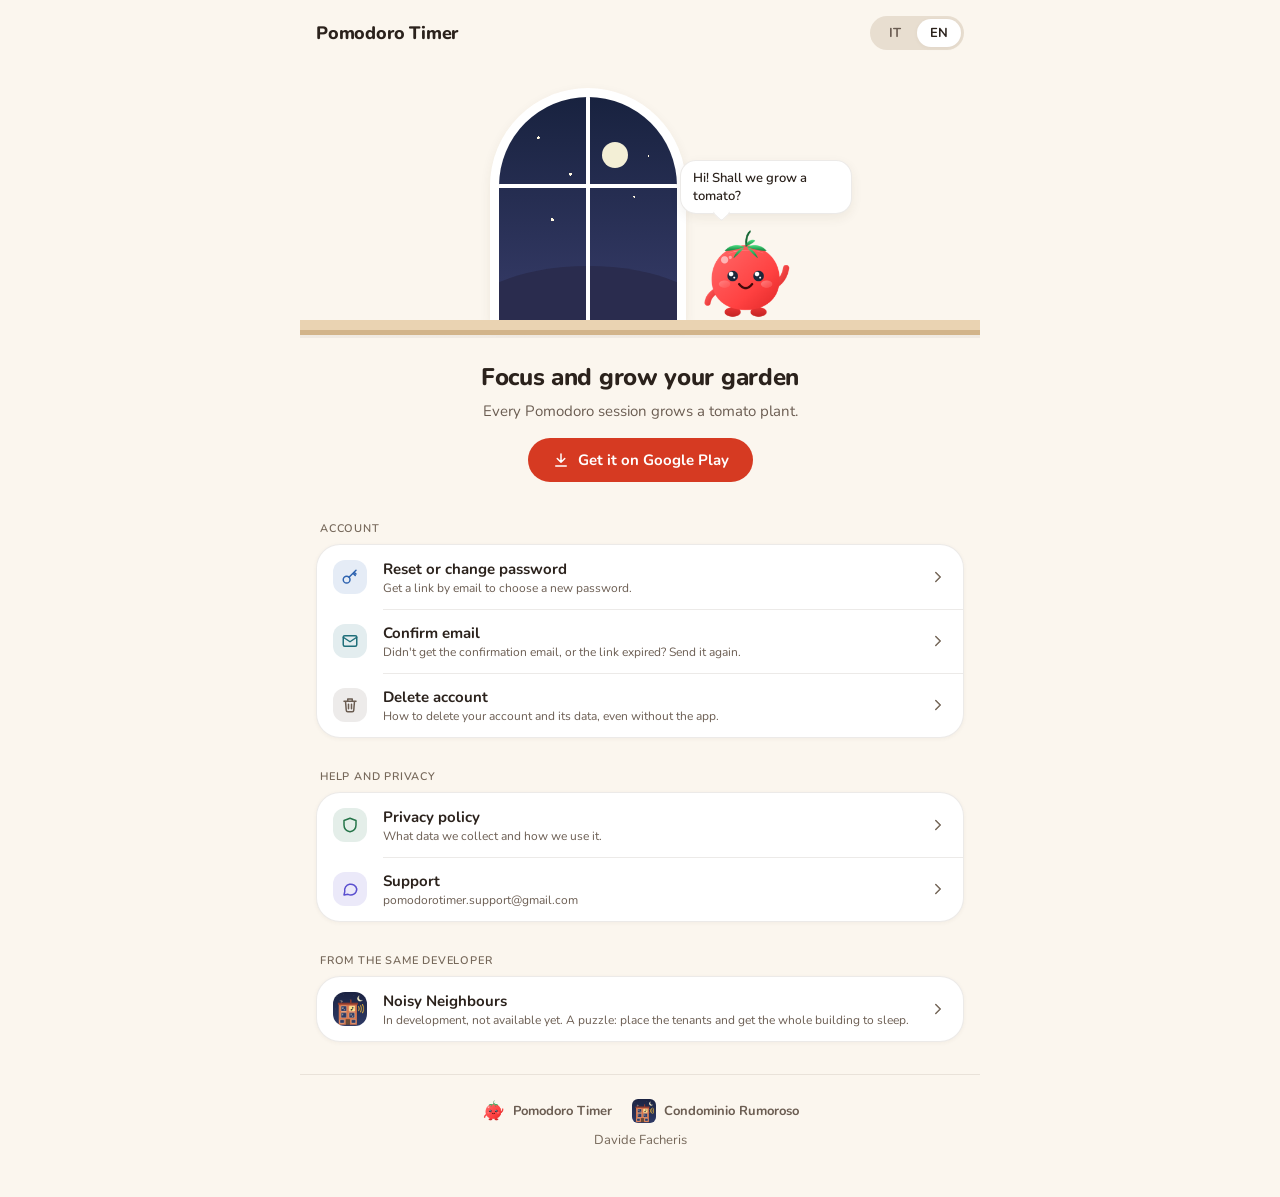
==== commit 1237605e: "Condominio Rumoroso: il gioco è ancora in sviluppo e non è disponibile Da PomodoroTimer/website del " ====
--- a/index.html
+++ b/index.html
@@ -80,7 +80,7 @@
     <nav class="list">
       <a class="row" href="/condominio/">
         <img class="app-icon" src="/condominio/assets/icon.png" alt="" width="34" height="34">
-        <span class="row-text"><strong data-i18n="condoTitle">Condominio Rumoroso</strong><span data-i18n="condoText">Un rompicapo: sistema gli inquilini e fai dormire tutto il palazzo.</span></span>
+        <span class="row-text"><strong data-i18n="condoTitle">Condominio Rumoroso</strong><span data-i18n="condoText">In sviluppo, non ancora disponibile. Un rompicapo: sistema gli inquilini e fai dormire tutto il palazzo.</span></span>
         <svg class="chevron" viewBox="0 0 24 24" fill="none" stroke="currentColor" stroke-width="2" stroke-linecap="round" stroke-linejoin="round" aria-hidden="true"><path d="m9 6 6 6-6 6"/></svg>
       </a>
     </nav>
@@ -113,7 +113,7 @@
       supportTitle: 'Assistenza',
       sectionApps: 'Dallo stesso sviluppatore',
       condoTitle: 'Condominio Rumoroso',
-      condoText: 'Un rompicapo: sistema gli inquilini e fai dormire tutto il palazzo.',
+      condoText: 'In sviluppo, non ancora disponibile. Un rompicapo: sistema gli inquilini e fai dormire tutto il palazzo.',
     },
     en: {
       pageTitle: 'Pomodoro Timer',
@@ -134,7 +134,7 @@
       supportTitle: 'Support',
       sectionApps: 'From the same developer',
       condoTitle: 'Noisy Neighbours',
-      condoText: 'A puzzle: place the tenants and get the whole building to sleep.',
+      condoText: 'In development, not available yet. A puzzle: place the tenants and get the whole building to sleep.',
     },
   });
 </script>
